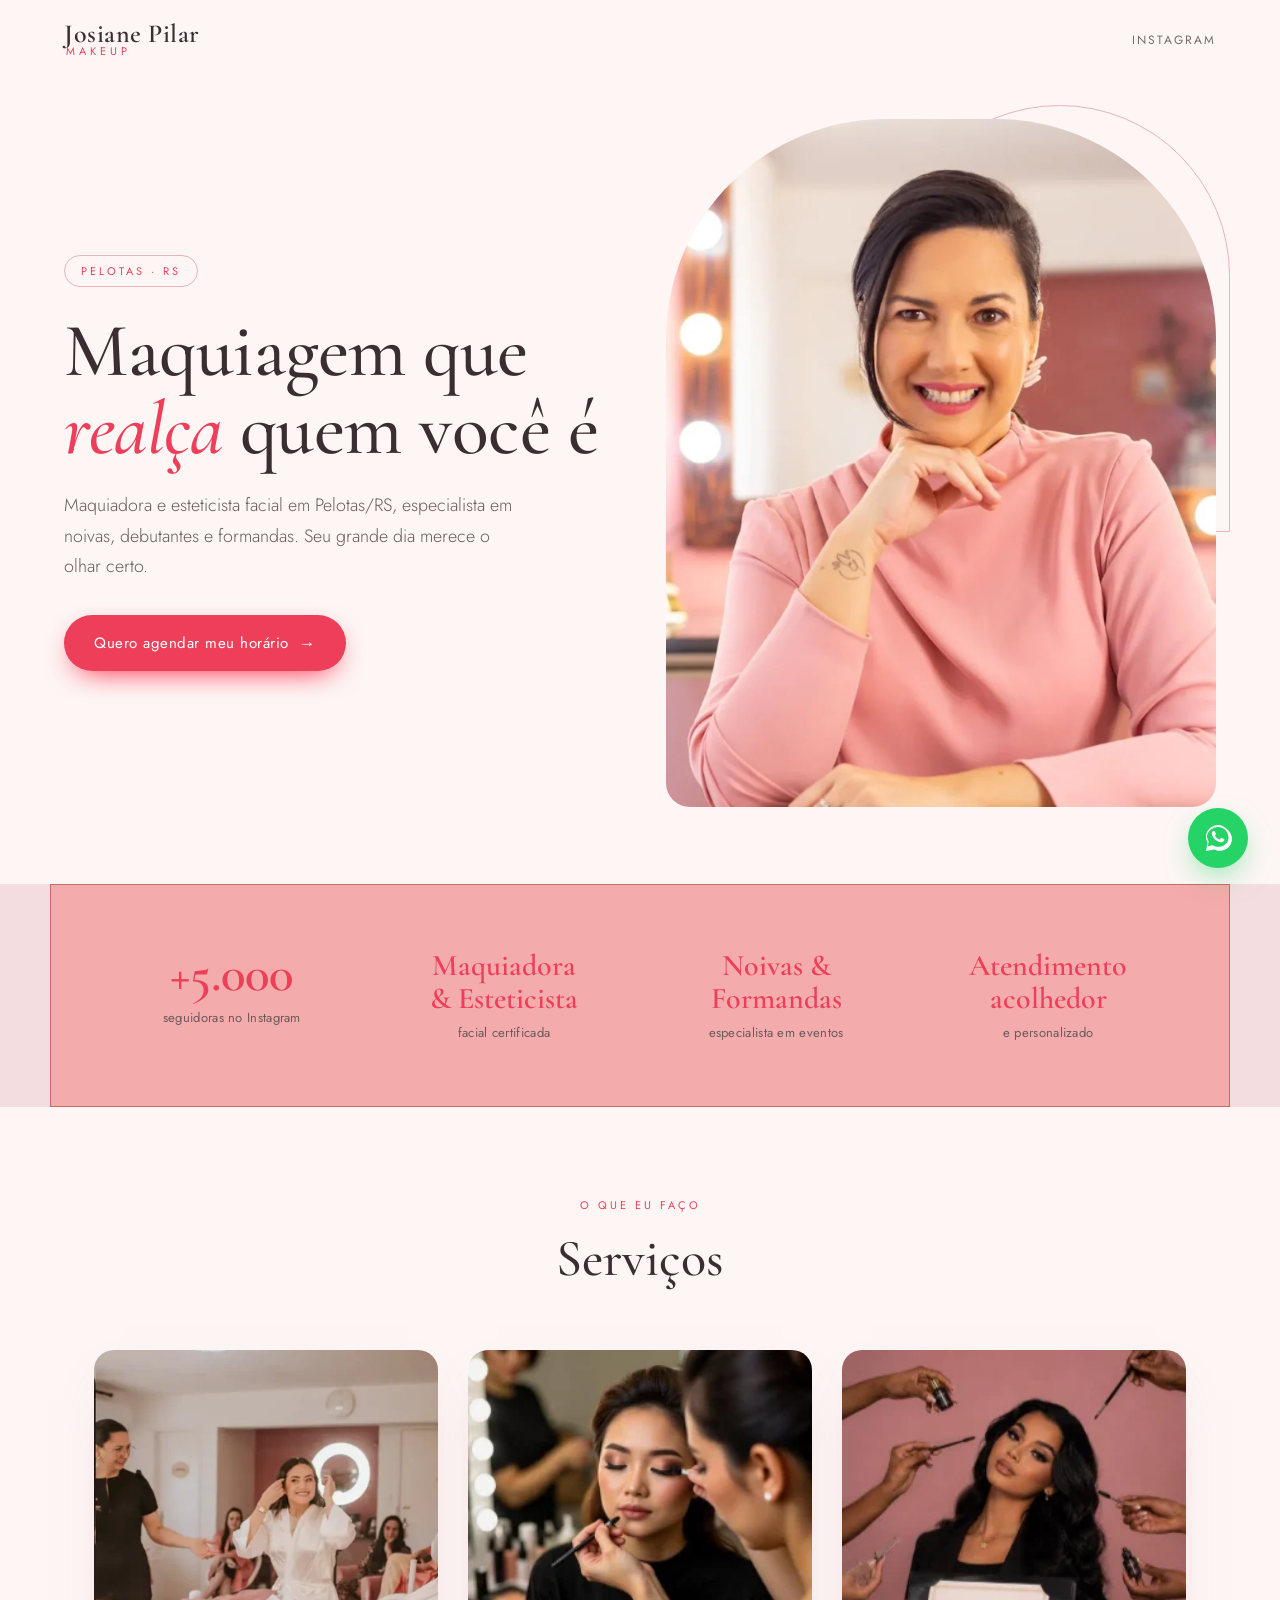
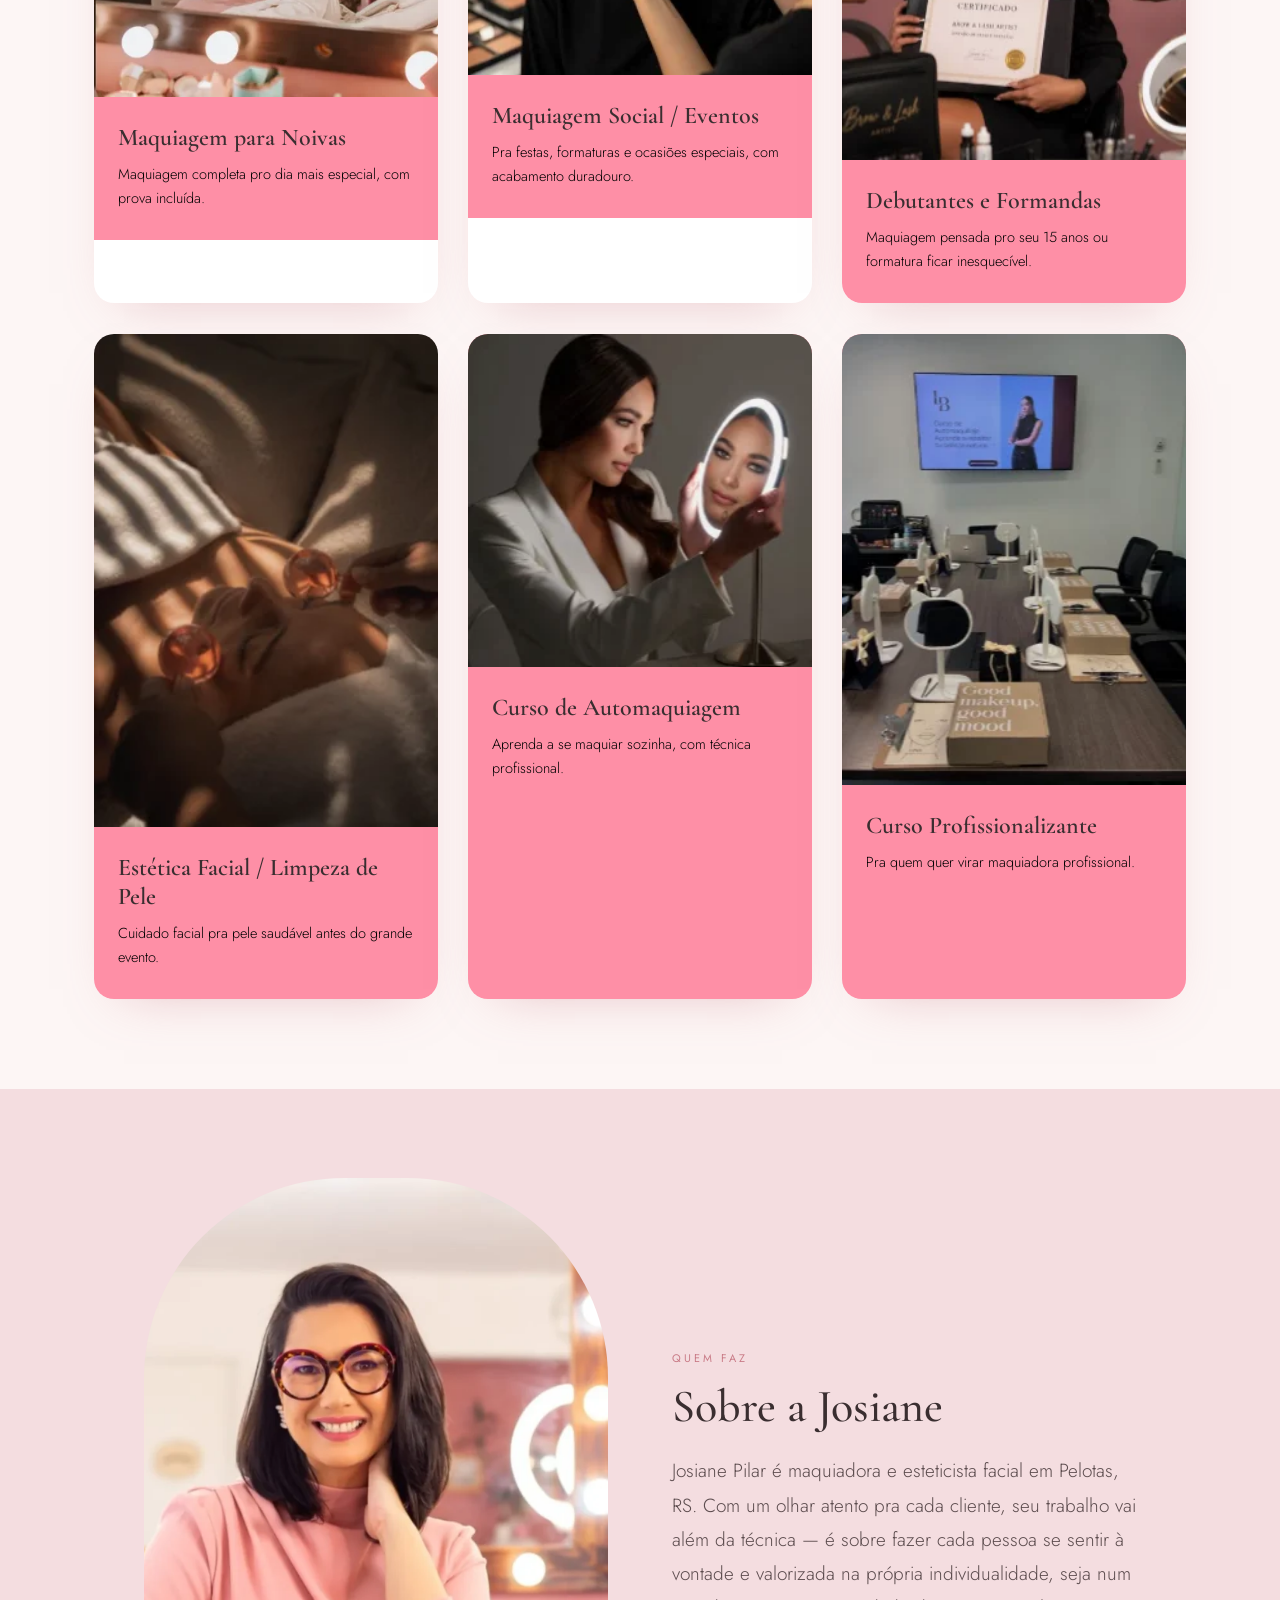
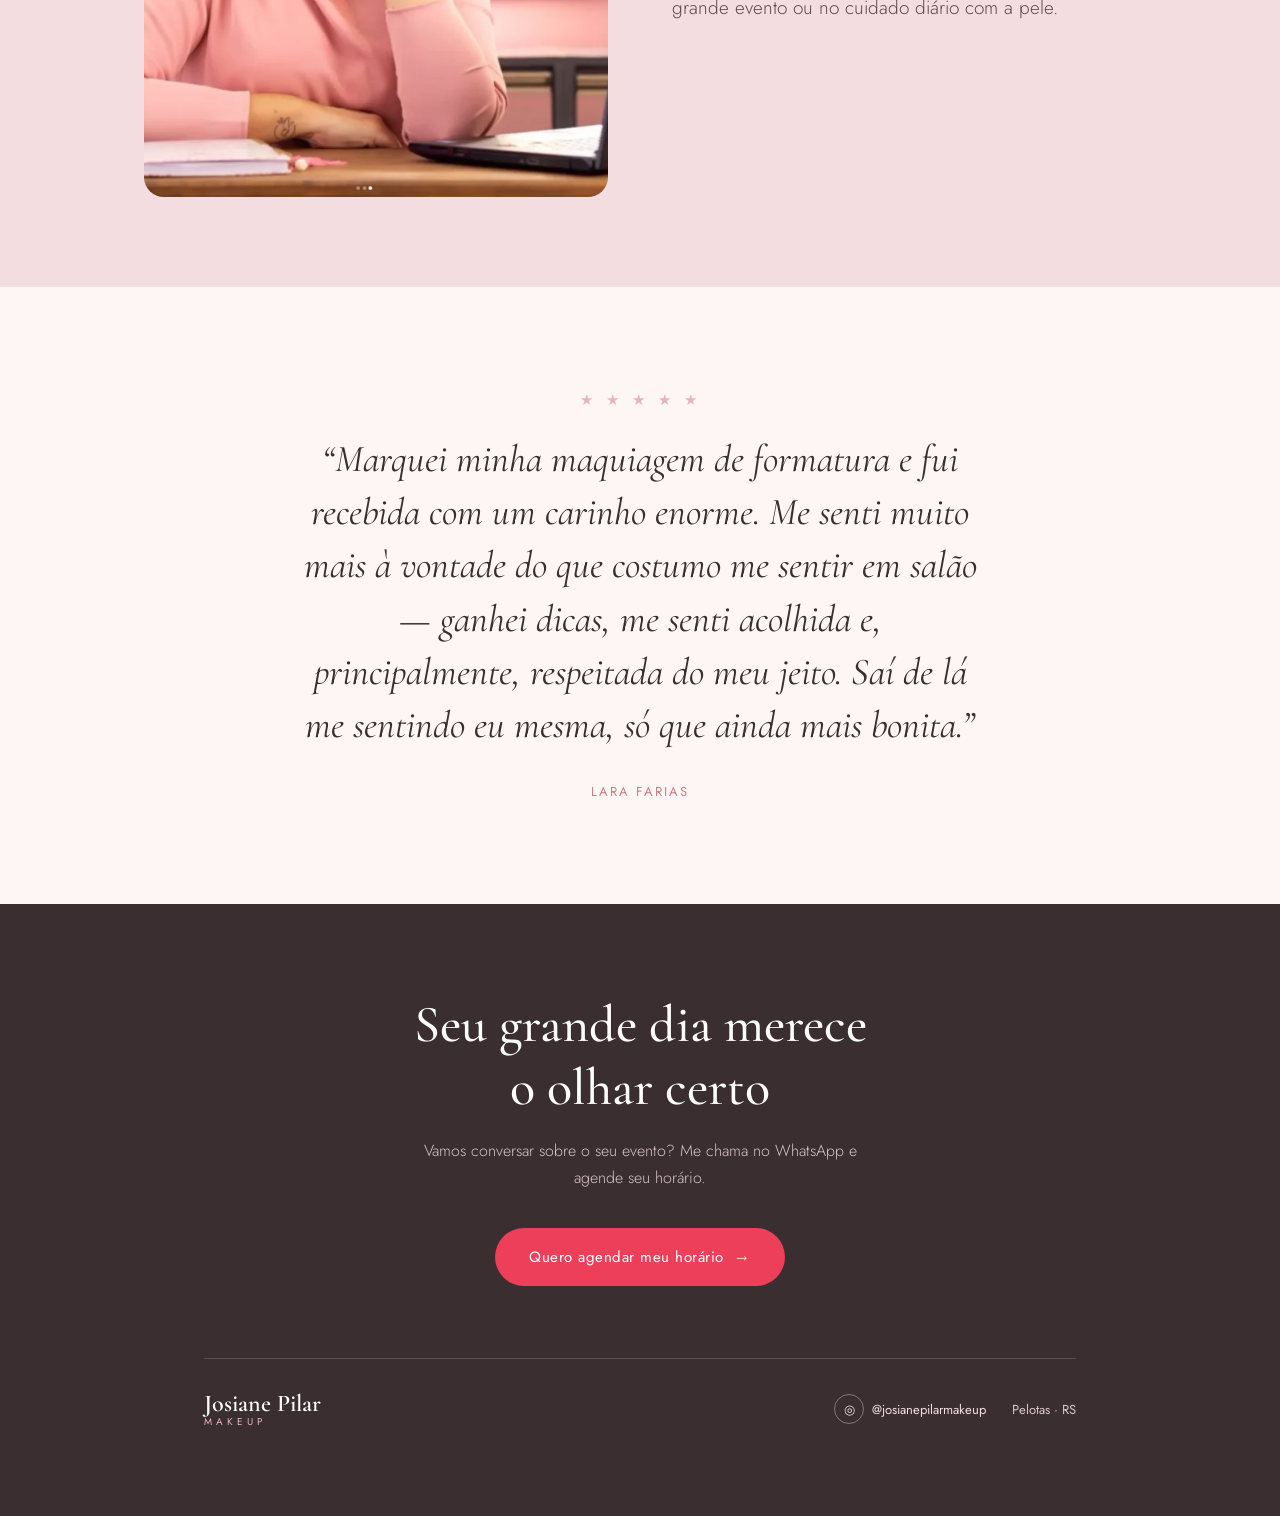
==== site/index.html @ e3aa0f26 "Implement Josiane Pilar Makeup landing page as static site Recreate the Claude Design prototype (pro" ====
<!DOCTYPE html>
<html lang="pt-BR">
<head>
<meta charset="utf-8">
<meta name="viewport" content="width=device-width, initial-scale=1">
<title>Josiane Pilar Makeup — Maquiadora e Esteticista Facial em Pelotas/RS</title>
<meta name="description" content="Maquiadora e esteticista facial em Pelotas/RS, especialista em noivas, debutantes e formandas. Agende seu horário pelo WhatsApp.">
<link rel="preconnect" href="https://fonts.googleapis.com">
<link rel="preconnect" href="https://fonts.gstatic.com" crossorigin>
<link href="https://fonts.googleapis.com/css2?family=Cormorant+Garamond:ital,wght@0,400;0,500;0,600;1,400;1,500&family=Jost:wght@300;400;500&display=swap" rel="stylesheet">
<link rel="stylesheet" href="styles.css">
</head>
<body>

  <header class="nav">
    <div class="brand">
      <div class="brand-name">Josiane Pilar</div>
      <div class="brand-tag">makeup</div>
    </div>
    <a class="nav-link" href="https://www.instagram.com/josianepilarmakeup" target="_blank" rel="noopener">Instagram</a>
  </header>

  <section class="hero">
    <div class="hero-copy">
      <div class="eyebrow-pill">Pelotas · RS</div>
      <h1 class="hero-title">Maquiagem que<br><em>realça</em> quem você é</h1>
      <p class="hero-sub">Maquiadora e esteticista facial em Pelotas/RS, especialista em noivas, debutantes e formandas. Seu grande dia merece o olhar certo.</p>
      <a class="btn-cta" href="https://wa.me/5553991453670?text=Ol%C3%A1%20Josiane%2C%20quero%20agendar%20um%20hor%C3%A1rio" target="_blank" rel="noopener">Quero agendar meu horário <span class="arrow">→</span></a>
    </div>
    <div class="hero-photo">
      <div class="hero-photo-arch" aria-hidden="true"></div>
      <div class="hero-photo-frame">
        <img src="images/hero-josiane.webp" alt="Retrato de Josiane Pilar" width="868" height="867" loading="eager">
      </div>
    </div>
  </section>

  <section class="badges-wrap">
    <div class="badges">
      <div class="badge">
        <div class="badge-num">+5.000</div>
        <div class="badge-label">seguidoras no Instagram</div>
      </div>
      <div class="badge">
        <div class="badge-num badge-num--sm">Maquiadora<br>&amp; Esteticista</div>
        <div class="badge-label">facial certificada</div>
      </div>
      <div class="badge">
        <div class="badge-num badge-num--sm">Noivas &amp;<br>Formandas</div>
        <div class="badge-label">especialista em eventos</div>
      </div>
      <div class="badge">
        <div class="badge-num badge-num--sm">Atendimento<br>acolhedor</div>
        <div class="badge-label">e personalizado</div>
      </div>
    </div>
  </section>

  <section class="services">
    <div class="section-head">
      <div class="eyebrow">O que eu faço</div>
      <h2 class="section-title">Serviços</h2>
    </div>
    <div class="services-grid">

      <article class="card">
        <div class="card-photo"><img src="images/servico-noivas.webp" alt="Foto — maquiagem para noivas" width="392" height="396" loading="lazy" style="object-position: 50% 0%;"></div>
        <div class="card-body">
          <h3>Maquiagem para Noivas</h3>
          <p>Maquiagem completa pro dia mais especial, com prova incluída.</p>
        </div>
      </article>

      <article class="card">
        <div class="card-photo"><img src="images/servico-social-eventos.webp" alt="Foto — maquiagem social e eventos" width="271" height="257" loading="lazy"></div>
        <div class="card-body">
          <h3>Maquiagem Social / Eventos</h3>
          <p>Pra festas, formaturas e ocasiões especiais, com acabamento duradouro.</p>
        </div>
      </article>

      <article class="card">
        <div class="card-photo"><img src="images/servico-debutantes.webp" alt="Foto — debutantes e formandas" width="272" height="325" loading="lazy"></div>
        <div class="card-body">
          <h3>Debutantes e Formandas</h3>
          <p>Maquiagem pensada pro seu 15 anos ou formatura ficar inesquecível.</p>
        </div>
      </article>

      <article class="card">
        <div class="card-photo"><img src="images/servico-estetica-facial.webp" alt="Foto — estética facial e limpeza de pele" width="270" height="388" loading="lazy"></div>
        <div class="card-body">
          <h3>Estética Facial / Limpeza de Pele</h3>
          <p>Cuidado facial pra pele saudável antes do grande evento.</p>
        </div>
      </article>

      <article class="card card--pink">
        <div class="card-photo"><img src="images/servico-automaquiagem.webp" alt="Foto — curso de automaquiagem" width="270" height="262" loading="lazy"></div>
        <div class="card-body">
          <h3>Curso de Automaquiagem</h3>
          <p>Aprenda a se maquiar sozinha, com técnica profissional.</p>
        </div>
      </article>

      <article class="card card--pink">
        <div class="card-photo"><img src="images/servico-curso-profissionalizante.webp" alt="Foto — curso profissionalizante de maquiagem" width="267" height="351" loading="lazy"></div>
        <div class="card-body">
          <h3>Curso Profissionalizante</h3>
          <p>Pra quem quer virar maquiadora profissional.</p>
        </div>
      </article>

    </div>
  </section>

  <section class="about-wrap">
    <div class="about">
      <div class="about-photo">
        <div class="about-photo-frame">
          <img src="images/sobre-josiane.webp" alt="Foto de Josiane Pilar" width="769" height="798" loading="lazy">
        </div>
      </div>
      <div class="about-copy">
        <div class="eyebrow eyebrow--muted">Quem faz</div>
        <h2 class="about-title">Sobre a Josiane</h2>
        <p class="about-text">Josiane Pilar é maquiadora e esteticista facial em Pelotas, RS. Com um olhar atento pra cada cliente, seu trabalho vai além da técnica — é sobre fazer cada pessoa se sentir à vontade e valorizada na própria individualidade, seja num grande evento ou no cuidado diário com a pele.</p>
      </div>
    </div>
  </section>

  <section class="testimonial">
    <div class="stars" aria-hidden="true">★ ★ ★ ★ ★</div>
    <blockquote>&ldquo;Marquei minha maquiagem de formatura e fui recebida com um carinho enorme. Me senti muito mais à vontade do que costumo me sentir em salão — ganhei dicas, me senti acolhida e, principalmente, respeitada do meu jeito. Saí de lá me sentindo eu mesma, só que ainda mais bonita.&rdquo;</blockquote>
    <div class="testimonial-author">Lara Farias</div>
  </section>

  <footer class="site-footer">
    <div class="footer-inner">
      <h2 class="footer-title">Seu grande dia merece<br>o olhar certo</h2>
      <p class="footer-sub">Vamos conversar sobre o seu evento? Me chama no WhatsApp e agende seu horário.</p>
      <a class="btn-cta btn-cta--dark" href="https://wa.me/5553991453670?text=Ol%C3%A1%20Josiane%2C%20quero%20agendar%20um%20hor%C3%A1rio" target="_blank" rel="noopener">Quero agendar meu horário <span class="arrow">→</span></a>

      <div class="footer-row">
        <div class="footer-brand">
          <div class="footer-brand-name">Josiane Pilar</div>
          <div class="footer-brand-tag">makeup</div>
        </div>
        <div class="footer-links">
          <a class="footer-ig" href="https://www.instagram.com/josianepilarmakeup" target="_blank" rel="noopener">
            <span class="footer-ig-icon" aria-hidden="true">◎</span>
            @josianepilarmakeup
          </a>
          <span>Pelotas · RS</span>
        </div>
      </div>
    </div>
  </footer>

  <a class="whatsapp-float" href="https://wa.me/5553991453670?text=Ol%C3%A1%20Josiane%2C%20quero%20agendar%20um%20hor%C3%A1rio" target="_blank" rel="noopener" aria-label="Agendar pelo WhatsApp">
    <svg width="32" height="32" viewBox="0 0 32 32" fill="#fff" aria-hidden="true"><path d="M16 3C9.4 3 4 8.4 4 15c0 2.1.6 4.1 1.6 5.9L4 29l8.3-1.6c1.7.9 3.6 1.4 5.7 1.4 6.6 0 12-5.4 12-12S22.6 3 16 3zm0 21.8c-1.8 0-3.5-.5-5-1.4l-.4-.2-4.9 1 1-4.8-.2-.4c-1-1.6-1.5-3.4-1.5-5.3C5.5 9.7 10.2 5 16 5s10.5 4.7 10.5 10.5S21.8 24.8 16 24.8zm5.8-7.9c-.3-.2-1.9-.9-2.2-1-.3-.1-.5-.2-.7.2-.2.3-.8 1-1 1.2-.2.2-.4.2-.7.1-1.8-.9-3-1.6-4.2-3.6-.3-.5.3-.5.9-1.6.1-.2 0-.4 0-.5-.1-.2-.7-1.7-1-2.3-.3-.6-.5-.5-.7-.5h-.6c-.2 0-.5.1-.8.4-.3.3-1 1-1 2.5s1.1 2.9 1.2 3.1c.2.2 2.1 3.3 5.2 4.6 2 .8 2.7.9 3.7.8.6-.1 1.9-.8 2.2-1.5.3-.7.3-1.4.2-1.5-.1-.2-.3-.2-.6-.4z"></path></svg>
  </a>

</body>
</html>
---- site/styles.css ----
* { box-sizing: border-box; }
html, body { margin: 0; padding: 0; }

body {
  background: #FDF6F5;
  font-family: 'Jost', sans-serif;
  color: #3A2E30;
  overflow-x: hidden;
}

a { color: #C97B87; text-decoration: none; }
a:hover { color: #B0636F; }
::selection { background: #E8B4BC; color: #3A2E30; }

img { display: block; max-width: 100%; }

/* NAV */
.nav {
  display: flex;
  align-items: center;
  justify-content: space-between;
  padding: 22px clamp(20px, 5vw, 64px);
  position: relative;
  z-index: 5;
}
.brand { line-height: 0.9; }
.brand-name {
  font-family: 'Cormorant Garamond', serif;
  font-size: 26px;
  font-weight: 600;
  letter-spacing: 0.5px;
  color: #3A2E30;
}
.brand-tag {
  font-size: 11px;
  letter-spacing: 4px;
  text-transform: uppercase;
  color: #EE3F5A;
  margin-top: 2px;
  padding-left: 2px;
}
.nav-link {
  font-size: 12px;
  letter-spacing: 2px;
  text-transform: uppercase;
  color: #7A6A6C;
}

/* HERO */
.hero {
  display: grid;
  grid-template-columns: repeat(auto-fit, minmax(300px, 1fr));
  gap: clamp(24px, 4vw, 56px);
  align-items: center;
  padding: clamp(20px, 4vw, 40px) clamp(20px, 5vw, 64px) clamp(48px, 6vw, 80px);
  max-width: 1280px;
  margin: 0 auto;
}
.hero-copy { min-width: 0; }
.eyebrow-pill {
  display: inline-block;
  font-size: 11px;
  letter-spacing: 3px;
  text-transform: uppercase;
  color: #EE3F5A;
  border: 1px solid #E8B4BC;
  border-radius: 100px;
  padding: 7px 16px;
  margin-bottom: 26px;
}
.hero-title {
  font-family: 'Cormorant Garamond', serif;
  font-weight: 500;
  font-size: clamp(42px, 6.4vw, 76px);
  line-height: 1.02;
  margin: 0 0 22px;
  color: #3A2E30;
  letter-spacing: -0.5px;
}
.hero-title em { font-style: italic; color: #EE3F5A; }
.hero-sub {
  font-size: clamp(15px, 1.4vw, 18px);
  line-height: 1.7;
  color: #6B5B5D;
  max-width: 460px;
  margin: 0 0 34px;
  font-weight: 300;
}

.btn-cta {
  display: inline-flex;
  align-items: center;
  gap: 10px;
  color: #FFF;
  padding: 16px 30px;
  border-radius: 100px;
  font-size: 15px;
  letter-spacing: 0.5px;
  box-shadow: 0px 10px 30px -12px #FF0027;
  transition: transform 0.2s, background 0.2s;
  background-color: #EE3F5A;
}
.btn-cta:hover { background: #B0636F; color: #FFF; transform: translateY(-2px); }
.btn-cta .arrow { font-size: 17px; }

.hero-photo { position: relative; aspect-ratio: 4/5; min-width: 0; }
.hero-photo-arch {
  position: absolute;
  inset: -14px -14px auto auto;
  width: 62%;
  height: 62%;
  border: 1px solid #E8B4BC;
  border-radius: 200px 200px 0 0;
  z-index: 0;
}
.hero-photo-frame {
  position: relative;
  z-index: 1;
  width: 100%;
  height: 100%;
  border-radius: 220px 220px 24px 24px;
  overflow: hidden;
}
.hero-photo-frame img { width: 100%; height: 100%; object-fit: cover; }

/* SELOS DE AUTORIDADE */
.badges-wrap { background: #F4DDE0; }
.badges {
  max-width: 1180px;
  margin: 0 auto;
  padding: clamp(40px, 5vw, 64px) clamp(20px, 5vw, 64px);
  display: grid;
  grid-template-columns: repeat(auto-fit, minmax(150px, 1fr));
  gap: clamp(20px, 3vw, 40px);
  text-align: center;
  color: #A14453;
  border: 1px solid #CA6767;
  background-color: #F4ABAB;
}
.badge-num {
  font-family: 'Cormorant Garamond', serif;
  font-size: clamp(36px, 4vw, 52px);
  font-weight: 600;
  color: #EE3F5A;
  line-height: 1;
}
.badge-num--sm {
  font-size: clamp(24px, 2.4vw, 30px);
  line-height: 1.1;
}
.badge-label {
  font-size: 13px;
  color: #6B5B5D;
  margin-top: 8px;
  letter-spacing: 0.3px;
}

/* SERVICOS */
.services {
  max-width: 1220px;
  margin: 0 auto;
  padding: clamp(56px, 7vw, 96px) clamp(20px, 5vw, 64px);
}
.section-head { text-align: center; margin-bottom: clamp(40px, 5vw, 60px); }
.eyebrow {
  font-size: 11px;
  letter-spacing: 3px;
  text-transform: uppercase;
  color: #EE3F5A;
  margin-bottom: 14px;
}
.eyebrow--muted { color: #C97B87; margin-bottom: 16px; }
.section-title {
  font-family: 'Cormorant Garamond', serif;
  font-weight: 500;
  font-size: clamp(32px, 4.4vw, 52px);
  margin: 0;
  color: #3A2E30;
}
.services-grid {
  display: grid;
  grid-template-columns: repeat(auto-fit, minmax(260px, 1fr));
  gap: clamp(20px, 2.4vw, 32px);
}
.card {
  background: #FFF;
  border-radius: 20px;
  overflow: hidden;
  box-shadow: 0 20px 50px -30px rgba(201, 123, 135, 0.5);
  display: flex;
  flex-direction: column;
}
.card--pink { background-color: #FE8FA6; }
.card-photo { aspect-ratio: 4/3; }
.card-photo img { width: 100%; height: 100%; object-fit: cover; }
.card-body {
  padding: 26px 24px 30px;
  background-color: #FE8FA6;
}
.card--pink .card-body { background-color: transparent; }
.card-body h3 {
  font-family: 'Cormorant Garamond', serif;
  font-weight: 600;
  font-size: 24px;
  margin: 0 0 10px;
  color: #3A2E30;
}
.card-body p {
  font-size: 14.5px;
  line-height: 1.65;
  color: #000;
  margin: 0;
  font-weight: 300;
}

/* SOBRE */
.about-wrap { background: #F4DDE0; }
.about {
  max-width: 1120px;
  margin: 0 auto;
  padding: clamp(56px, 7vw, 96px) clamp(20px, 5vw, 64px);
  display: grid;
  grid-template-columns: repeat(auto-fit, minmax(280px, 1fr));
  gap: clamp(32px, 5vw, 72px);
  align-items: center;
}
.about-photo { position: relative; aspect-ratio: 3/4; min-width: 0; }
.about-photo-frame {
  position: relative;
  z-index: 1;
  width: 100%;
  height: 100%;
  border-radius: 200px 200px 20px 20px;
  overflow: hidden;
}
.about-photo-frame img { width: 100%; height: 100%; object-fit: cover; }
.about-copy { min-width: 0; }
.about-title {
  font-family: 'Cormorant Garamond', serif;
  font-weight: 500;
  font-size: clamp(30px, 4vw, 46px);
  margin: 0 0 24px;
  color: #3A2E30;
  line-height: 1.05;
}
.about-text {
  font-size: clamp(16px, 1.5vw, 19px);
  line-height: 1.8;
  color: #5C4C4E;
  margin: 0;
  font-weight: 300;
  max-width: 560px;
}

/* DEPOIMENTO */
.testimonial {
  max-width: 820px;
  margin: 0 auto;
  padding: clamp(56px, 8vw, 110px) clamp(24px, 5vw, 64px);
  text-align: center;
}
.stars { color: #E8B4BC; font-size: 15px; letter-spacing: 4px; margin-bottom: 22px; }
.testimonial blockquote {
  font-family: 'Cormorant Garamond', serif;
  font-style: italic;
  font-weight: 400;
  font-size: clamp(24px, 3.4vw, 38px);
  line-height: 1.4;
  color: #3A2E30;
  margin: 0 0 30px;
}
.testimonial-author {
  font-size: 13px;
  letter-spacing: 2px;
  text-transform: uppercase;
  color: #C97B87;
}

/* CTA FINAL + RODAPE */
.site-footer { background: #3A2E30; color: #F4DDE0; }
.footer-inner {
  max-width: 1000px;
  margin: 0 auto;
  padding: clamp(56px, 7vw, 96px) clamp(24px, 5vw, 64px);
  text-align: center;
}
.footer-title {
  font-family: 'Cormorant Garamond', serif;
  font-weight: 500;
  font-size: clamp(30px, 4.4vw, 52px);
  margin: 0 0 18px;
  color: #FFF;
}
.footer-sub {
  font-size: 16px;
  line-height: 1.7;
  color: #D9C4C7;
  margin: 0 auto 36px;
  max-width: 440px;
  font-weight: 300;
}
.btn-cta--dark { padding: 17px 34px; box-shadow: none; }
.btn-cta--dark:hover { background: #B0636F; }

.footer-row {
  margin-top: clamp(48px, 6vw, 72px);
  padding-top: 34px;
  border-top: 1px solid rgba(244, 221, 224, 0.18);
  display: flex;
  flex-wrap: wrap;
  align-items: center;
  justify-content: space-between;
  gap: 20px;
}
.footer-brand { text-align: left; line-height: 0.9; }
.footer-brand-name {
  font-family: 'Cormorant Garamond', serif;
  font-size: 24px;
  font-weight: 600;
  color: #FFF;
}
.footer-brand-tag {
  font-size: 10px;
  letter-spacing: 4px;
  text-transform: uppercase;
  color: #E8B4BC;
  margin-top: 3px;
}
.footer-links {
  display: flex;
  align-items: center;
  gap: 26px;
  font-size: 13px;
  color: #D9C4C7;
}
.footer-ig {
  display: inline-flex;
  align-items: center;
  gap: 8px;
  color: #F4DDE0;
}
.footer-ig-icon {
  display: inline-flex;
  width: 30px;
  height: 30px;
  align-items: center;
  justify-content: center;
  border: 1px solid rgba(244, 221, 224, 0.4);
  border-radius: 50%;
}

/* WHATSAPP FLUTUANTE */
.whatsapp-float {
  position: fixed;
  right: clamp(16px, 3vw, 32px);
  bottom: clamp(16px, 3vw, 32px);
  z-index: 50;
  width: 60px;
  height: 60px;
  border-radius: 50%;
  background: #25D366;
  display: flex;
  align-items: center;
  justify-content: center;
  box-shadow: 0 12px 30px -8px rgba(37, 211, 102, 0.6);
  transition: transform 0.2s;
}
.whatsapp-float:hover { transform: scale(1.08); }
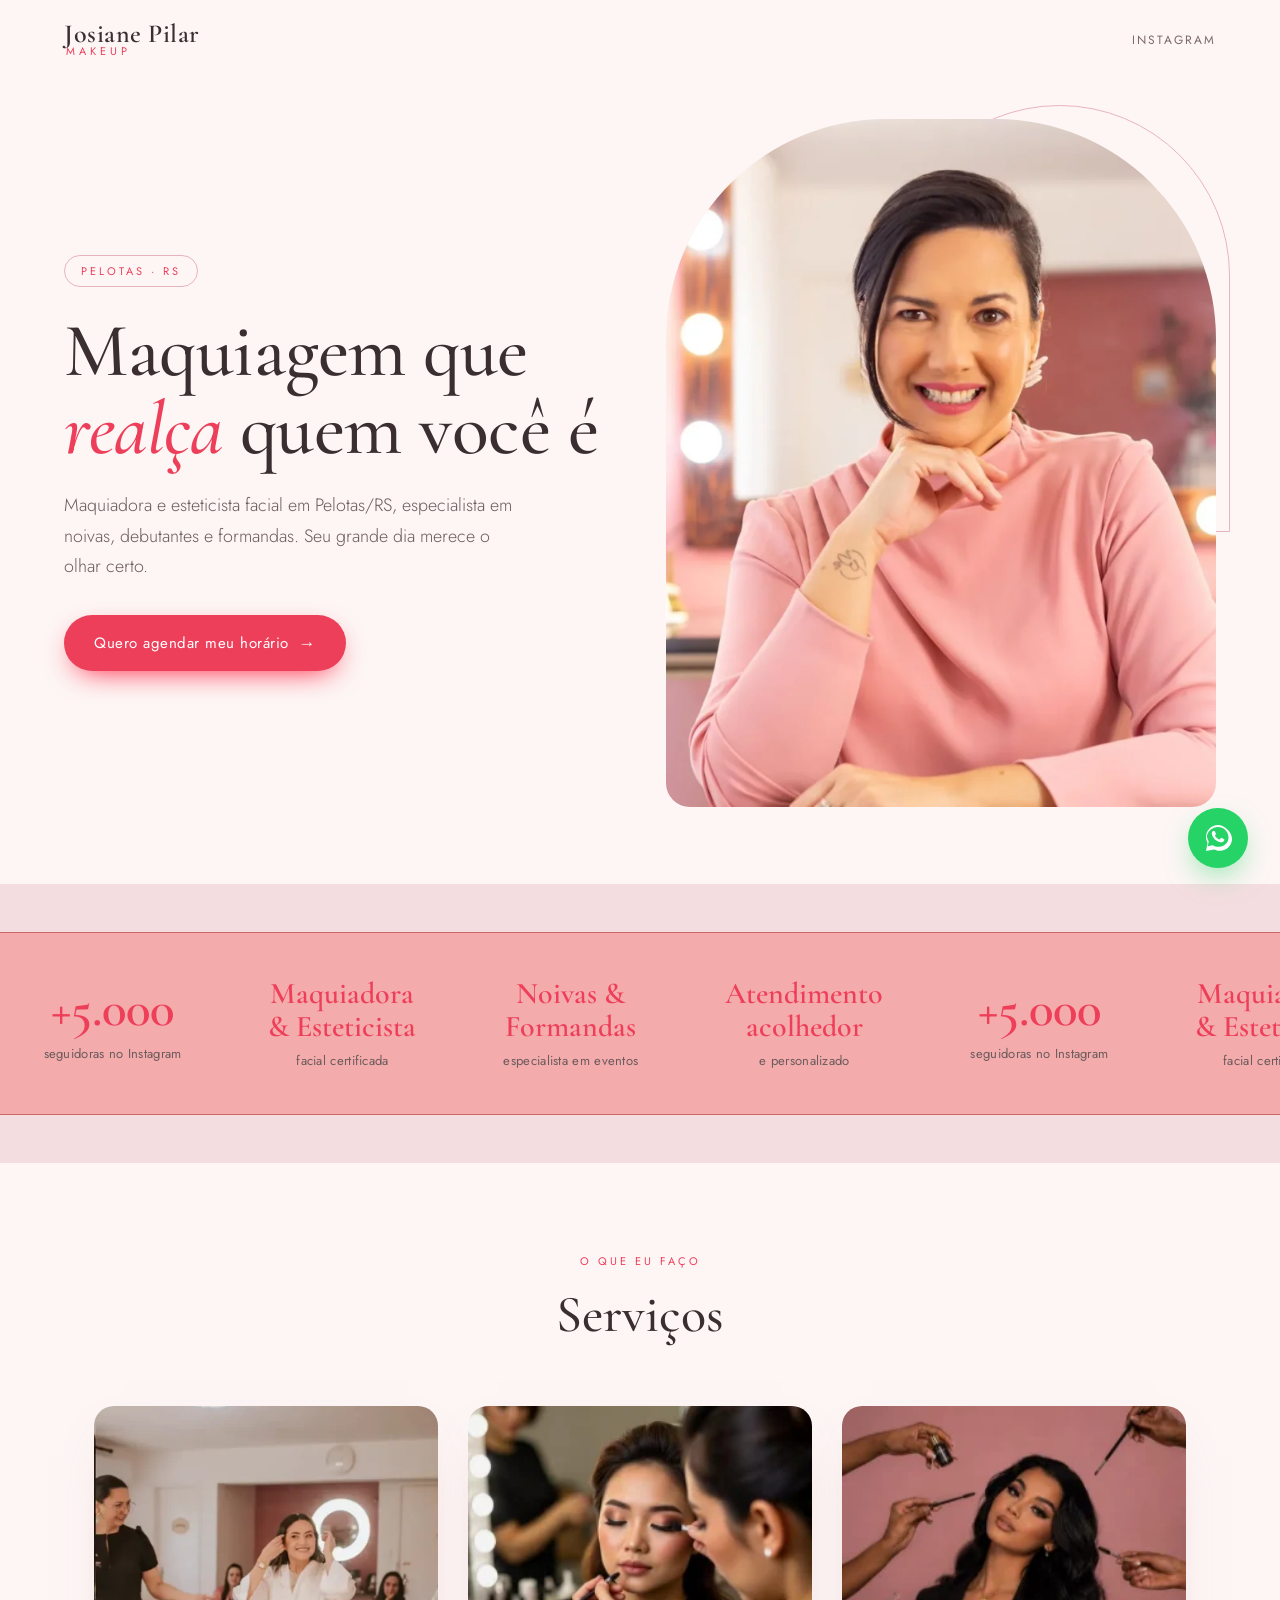
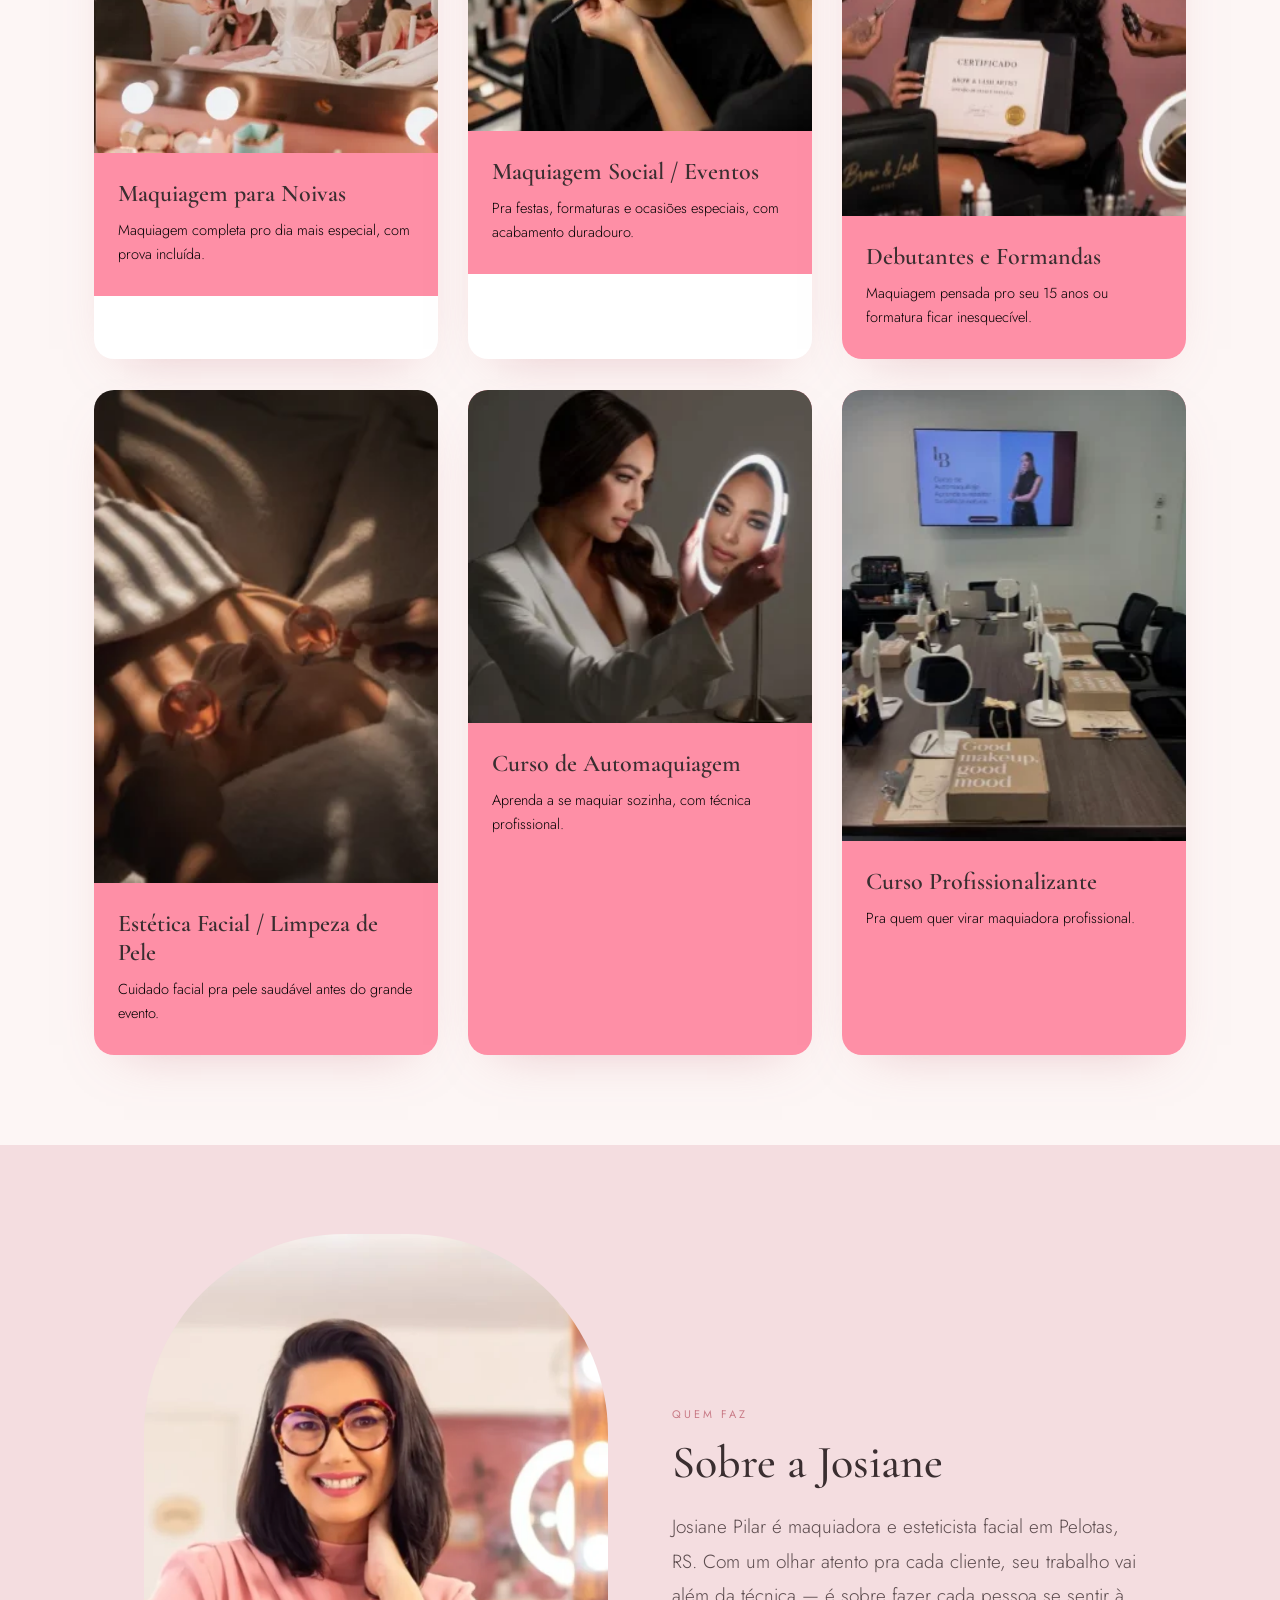
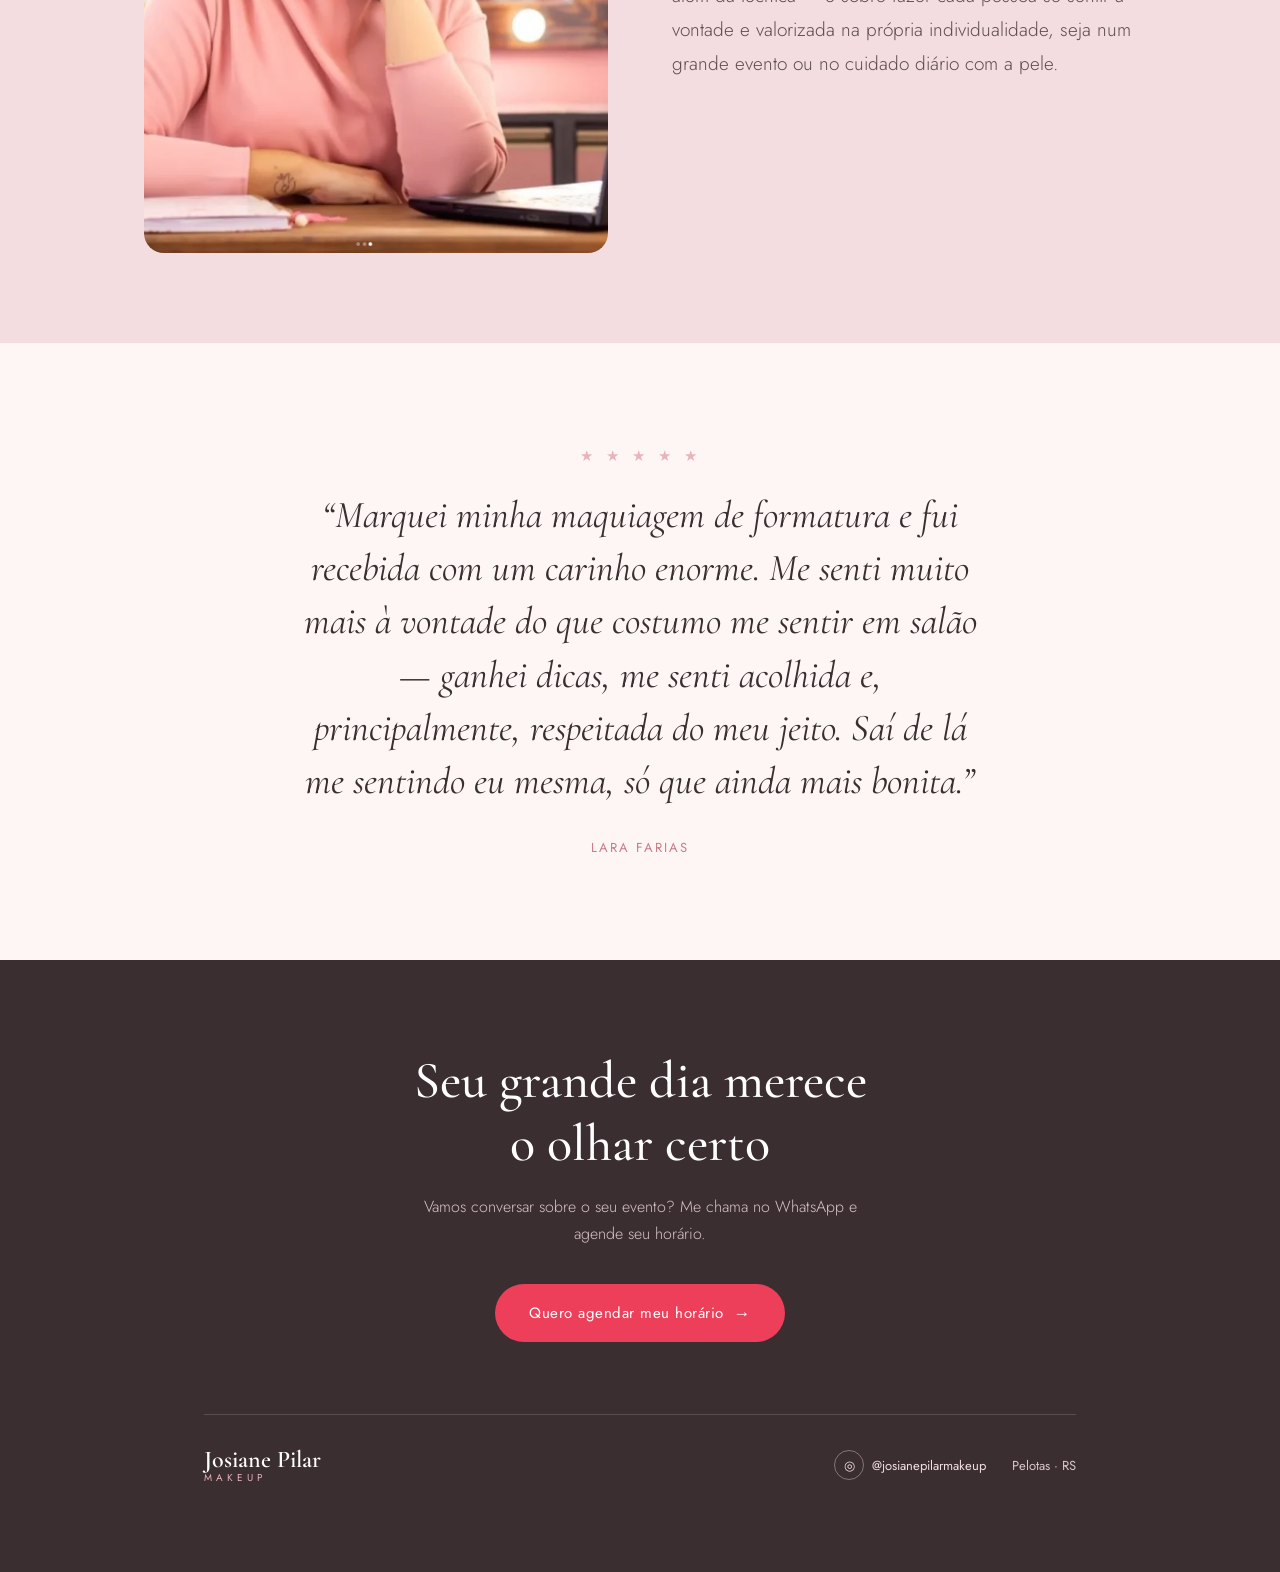
==== commit 8f08dba4: "Adiciona interatividade: marquee de selos, reveal, tilt 3D e parallax - Faixa de selos vira marquee " ====
--- a/site/index.html
+++ b/site/index.html
@@ -35,28 +35,32 @@
     </div>
   </section>
 
-  <section class="badges-wrap">
-    <div class="badges">
-      <div class="badge">
-        <div class="badge-num">+5.000</div>
-        <div class="badge-label">seguidoras no Instagram</div>
-      </div>
-      <div class="badge">
-        <div class="badge-num badge-num--sm">Maquiadora<br>&amp; Esteticista</div>
-        <div class="badge-label">facial certificada</div>
-      </div>
-      <div class="badge">
-        <div class="badge-num badge-num--sm">Noivas &amp;<br>Formandas</div>
-        <div class="badge-label">especialista em eventos</div>
-      </div>
-      <div class="badge">
-        <div class="badge-num badge-num--sm">Atendimento<br>acolhedor</div>
-        <div class="badge-label">e personalizado</div>
+  <section class="badges-wrap reveal">
+    <div class="badges-viewport" data-marquee>
+      <div class="badges-track" data-marquee-track>
+        <div class="badges-group" data-marquee-group>
+          <div class="badge">
+            <div class="badge-num">+5.000</div>
+            <div class="badge-label">seguidoras no Instagram</div>
+          </div>
+          <div class="badge">
+            <div class="badge-num badge-num--sm">Maquiadora<br>&amp; Esteticista</div>
+            <div class="badge-label">facial certificada</div>
+          </div>
+          <div class="badge">
+            <div class="badge-num badge-num--sm">Noivas &amp;<br>Formandas</div>
+            <div class="badge-label">especialista em eventos</div>
+          </div>
+          <div class="badge">
+            <div class="badge-num badge-num--sm">Atendimento<br>acolhedor</div>
+            <div class="badge-label">e personalizado</div>
+          </div>
+        </div>
       </div>
     </div>
   </section>
 
-  <section class="services">
+  <section class="services reveal">
     <div class="section-head">
       <div class="eyebrow">O que eu faço</div>
       <h2 class="section-title">Serviços</h2>
@@ -114,7 +118,7 @@
     </div>
   </section>
 
-  <section class="about-wrap">
+  <section class="about-wrap reveal">
     <div class="about">
       <div class="about-photo">
         <div class="about-photo-frame">
@@ -129,13 +133,13 @@
     </div>
   </section>
 
-  <section class="testimonial">
+  <section class="testimonial reveal">
     <div class="stars" aria-hidden="true">★ ★ ★ ★ ★</div>
     <blockquote>&ldquo;Marquei minha maquiagem de formatura e fui recebida com um carinho enorme. Me senti muito mais à vontade do que costumo me sentir em salão — ganhei dicas, me senti acolhida e, principalmente, respeitada do meu jeito. Saí de lá me sentindo eu mesma, só que ainda mais bonita.&rdquo;</blockquote>
     <div class="testimonial-author">Lara Farias</div>
   </section>
 
-  <footer class="site-footer">
+  <footer class="site-footer reveal">
     <div class="footer-inner">
       <h2 class="footer-title">Seu grande dia merece<br>o olhar certo</h2>
       <p class="footer-sub">Vamos conversar sobre o seu evento? Me chama no WhatsApp e agende seu horário.</p>
@@ -161,5 +165,6 @@
     <svg width="32" height="32" viewBox="0 0 32 32" fill="#fff" aria-hidden="true"><path d="M16 3C9.4 3 4 8.4 4 15c0 2.1.6 4.1 1.6 5.9L4 29l8.3-1.6c1.7.9 3.6 1.4 5.7 1.4 6.6 0 12-5.4 12-12S22.6 3 16 3zm0 21.8c-1.8 0-3.5-.5-5-1.4l-.4-.2-4.9 1 1-4.8-.2-.4c-1-1.6-1.5-3.4-1.5-5.3C5.5 9.7 10.2 5 16 5s10.5 4.7 10.5 10.5S21.8 24.8 16 24.8zm5.8-7.9c-.3-.2-1.9-.9-2.2-1-.3-.1-.5-.2-.7.2-.2.3-.8 1-1 1.2-.2.2-.4.2-.7.1-1.8-.9-3-1.6-4.2-3.6-.3-.5.3-.5.9-1.6.1-.2 0-.4 0-.5-.1-.2-.7-1.7-1-2.3-.3-.6-.5-.5-.7-.5h-.6c-.2 0-.5.1-.8.4-.3.3-1 1-1 2.5s1.1 2.9 1.2 3.1c.2.2 2.1 3.3 5.2 4.6 2 .8 2.7.9 3.7.8.6-.1 1.9-.8 2.2-1.5.3-.7.3-1.4.2-1.5-.1-.2-.3-.2-.6-.4z"></path></svg>
   </a>
 
+  <script src="script.js" defer></script>
 </body>
 </html>
--- a/site/styles.css
+++ b/site/styles.css
@@ -123,19 +123,43 @@
 }
 .hero-photo-frame img { width: 100%; height: 100%; object-fit: cover; }
 
-/* SELOS DE AUTORIDADE */
-.badges-wrap { background: #F4DDE0; }
-.badges {
-  max-width: 1180px;
-  margin: 0 auto;
-  padding: clamp(40px, 5vw, 64px) clamp(20px, 5vw, 64px);
-  display: grid;
-  grid-template-columns: repeat(auto-fit, minmax(150px, 1fr));
-  gap: clamp(20px, 3vw, 40px);
+/* SELOS DE AUTORIDADE — marquee arrastável */
+.badges-wrap { background: #F4DDE0; padding: clamp(28px, 4vw, 48px) 0; }
+.badges-viewport {
+  overflow: hidden;
+  padding: clamp(28px, 4vw, 44px) 0;
+  background-color: #F4ABAB;
+  border-top: 1px solid #CA6767;
+  border-bottom: 1px solid #CA6767;
+  cursor: grab;
+  touch-action: pan-y;            /* deixa o scroll vertical da página passar no touch */
+  -webkit-user-select: none;
+  user-select: none;
+}
+.badges-viewport.is-grabbing { cursor: grabbing; }
+.badges-track {
+  display: flex;
+  width: max-content;
+  will-change: transform;
+}
+/* animação automática (JS ajusta a duração conforme a largura) */
+.badges-track.is-animating { animation: badges-marquee 35s linear infinite; }
+.badges-track.is-paused { animation-play-state: paused; }
+@keyframes badges-marquee {
+  from { transform: translateX(0); }
+  to   { transform: translateX(-50%); }
+}
+.badges-group {
+  display: flex;
+  align-items: center;
+  flex: 0 0 auto;
+}
+.badge {
+  flex: 0 0 auto;
+  min-width: 200px;
+  padding: 0 clamp(24px, 3.4vw, 52px);
   text-align: center;
   color: #A14453;
-  border: 1px solid #CA6767;
-  background-color: #F4ABAB;
 }
 .badge-num {
   font-family: 'Cormorant Garamond', serif;
@@ -366,3 +390,35 @@
   transition: transform 0.2s;
 }
 .whatsapp-float:hover { transform: scale(1.08); }
+
+/* ===== INTERATIVIDADE (reveal / tilt / parallax) ===== */
+
+/* Reveal on scroll — só entra em ação quando o JS marca .js no <html> */
+.js .reveal {
+  opacity: 0;
+  transform: translateY(26px);
+  transition: opacity 0.7s ease-out, transform 0.7s ease-out;
+}
+.js .reveal.in-view {
+  opacity: 1;
+  transform: none;
+}
+
+/* Parallax leve do hero */
+.hero-photo-frame,
+.hero-photo-arch { will-change: transform; }
+
+/* Tilt 3D dos cards de serviço */
+.services-grid { perspective: 1000px; }
+.card {
+  transform-style: preserve-3d;
+  transition: transform 0.4s ease-out, box-shadow 0.4s ease-out;
+}
+.card.is-tilting { transition: box-shadow 0.4s ease-out; } /* durante o movimento, sem lag no tilt */
+
+/* Acessibilidade: respeita quem pediu menos movimento */
+@media (prefers-reduced-motion: reduce) {
+  .js .reveal { opacity: 1; transform: none; transition: none; }
+  .badges-track.is-animating { animation: none; }
+  .card { transition: none; }
+}
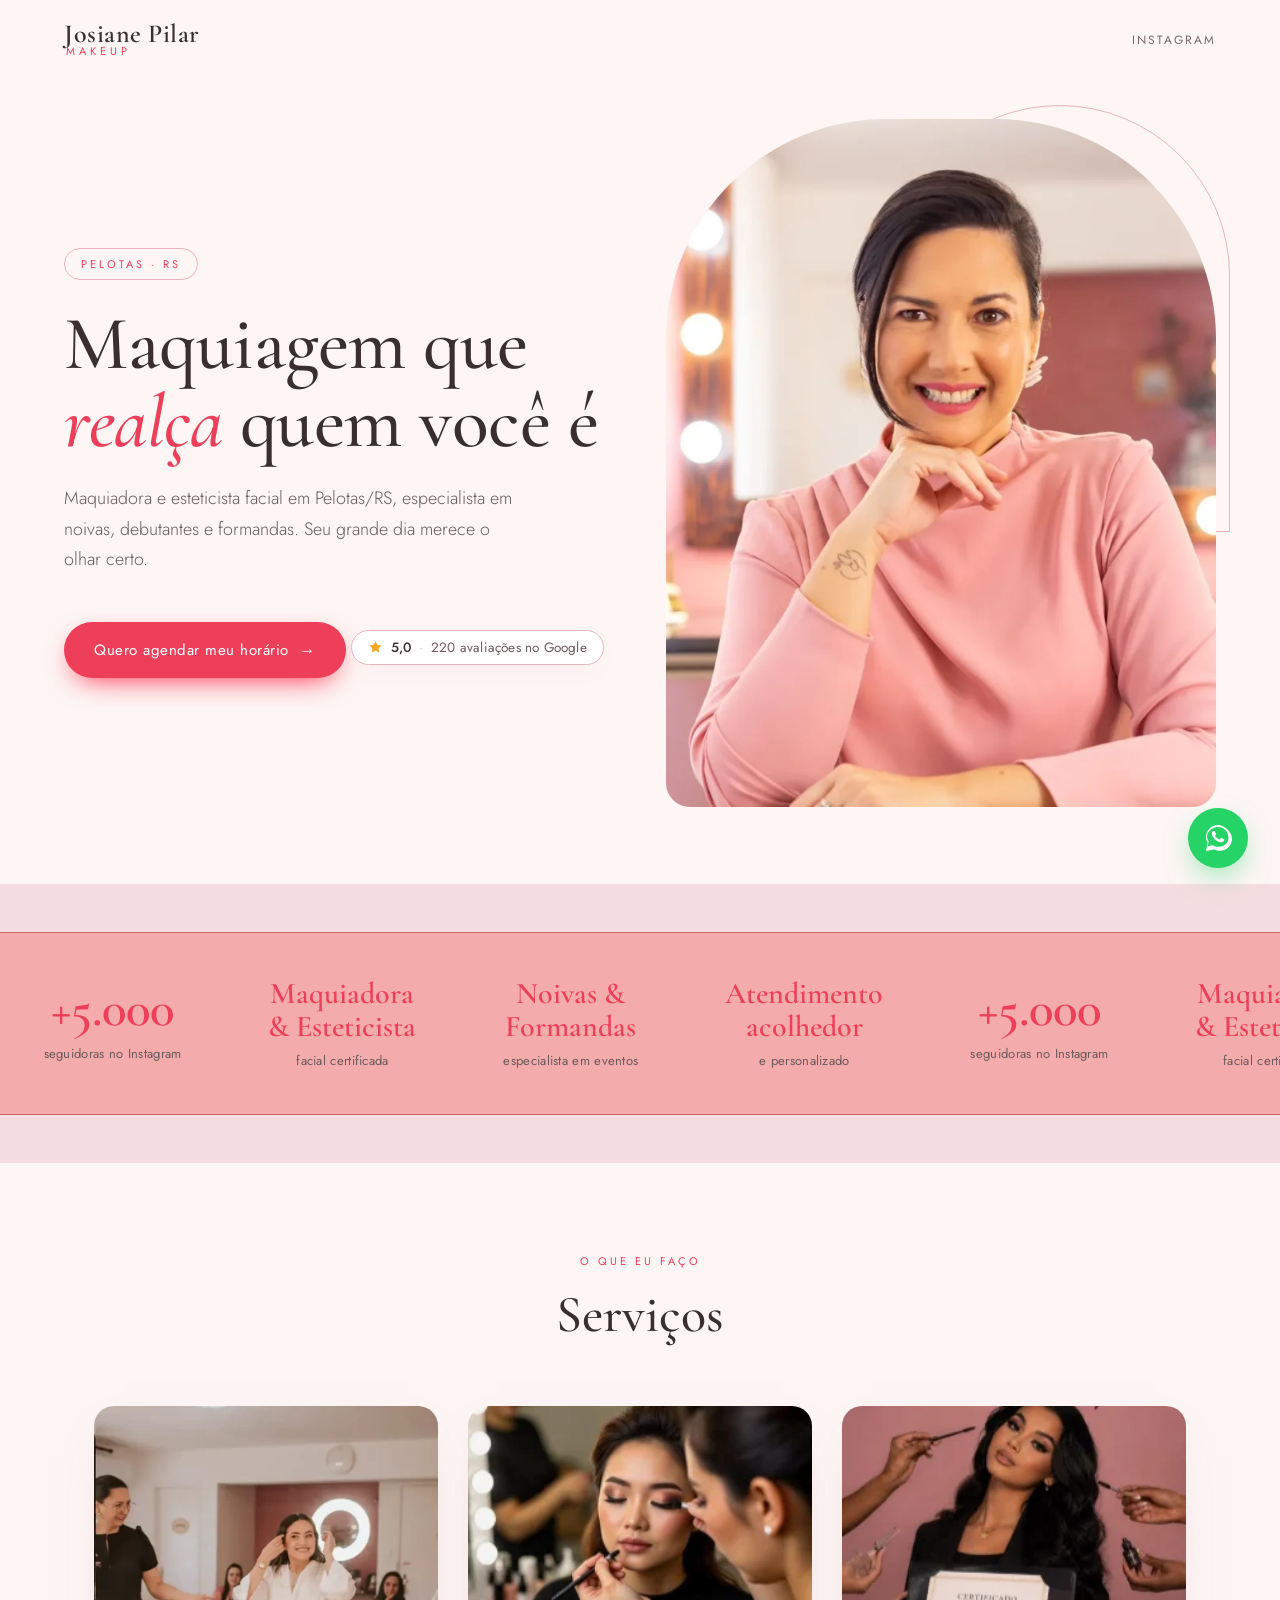
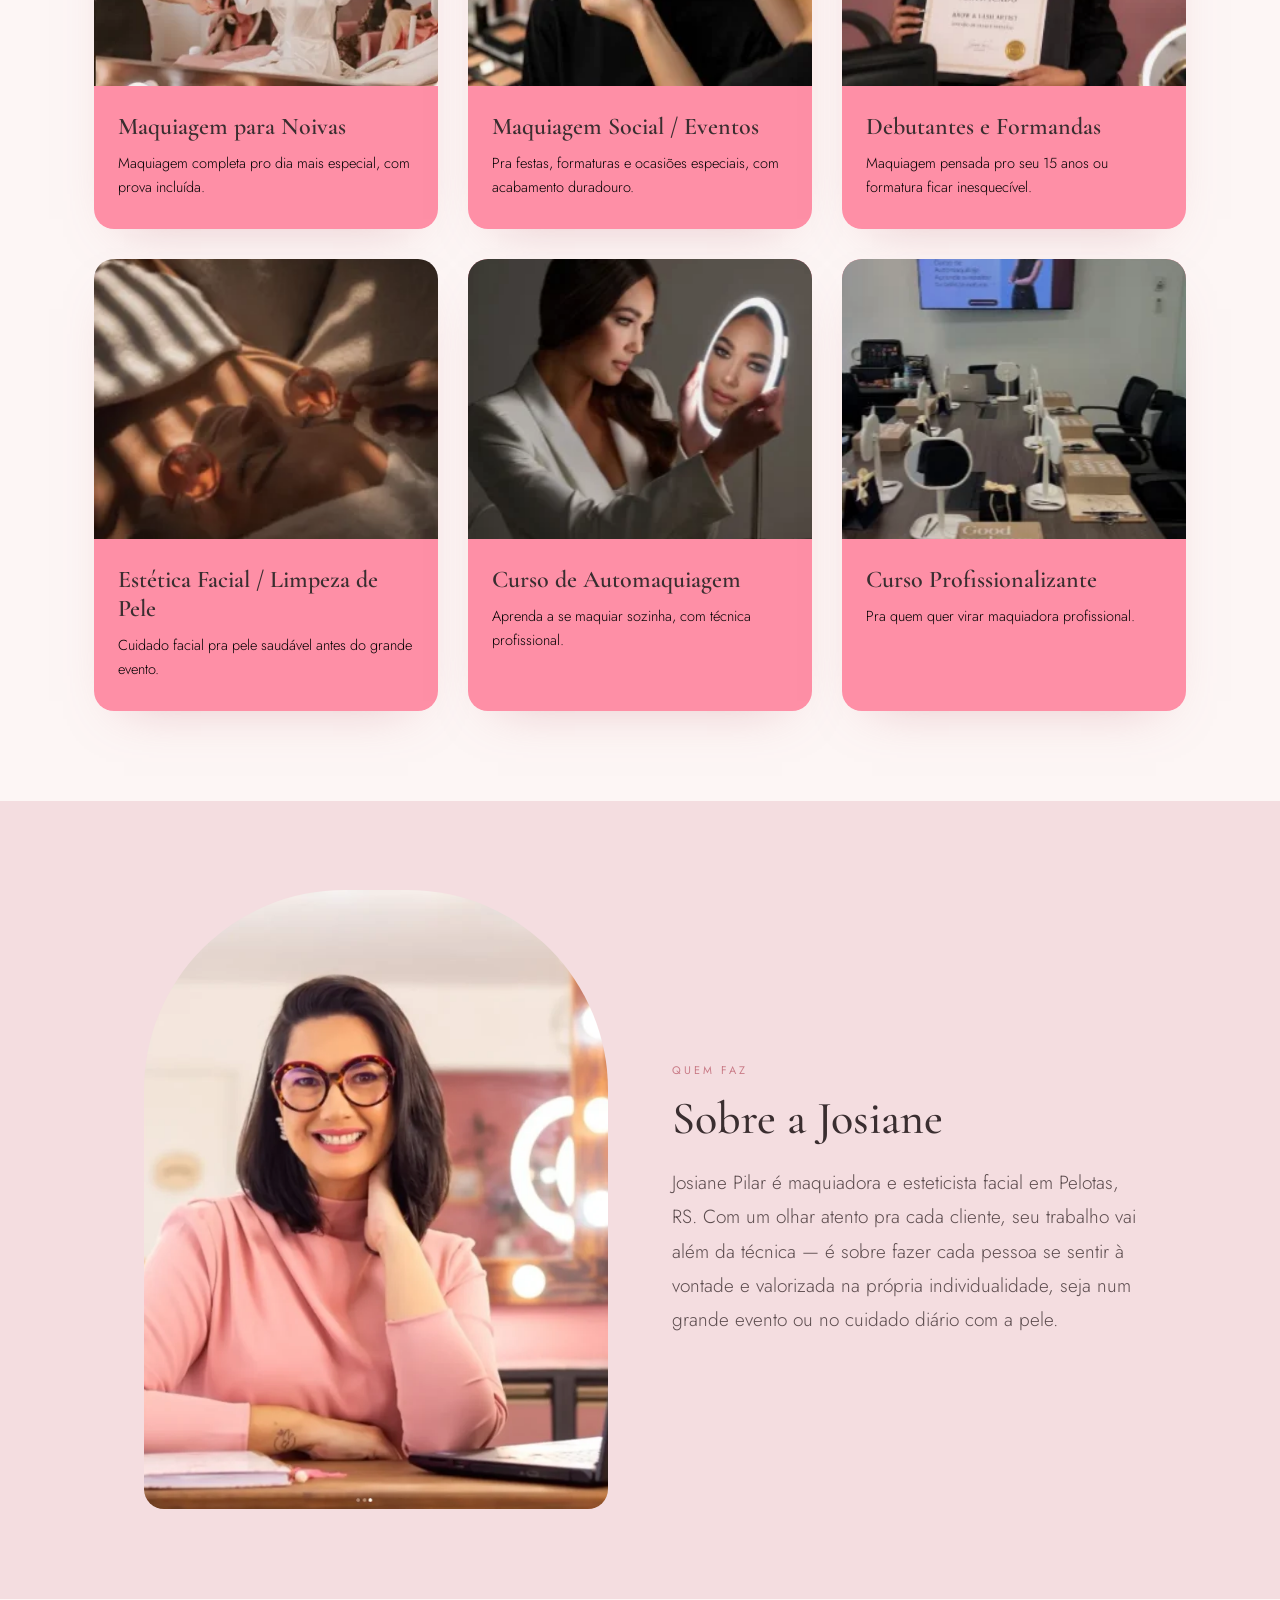
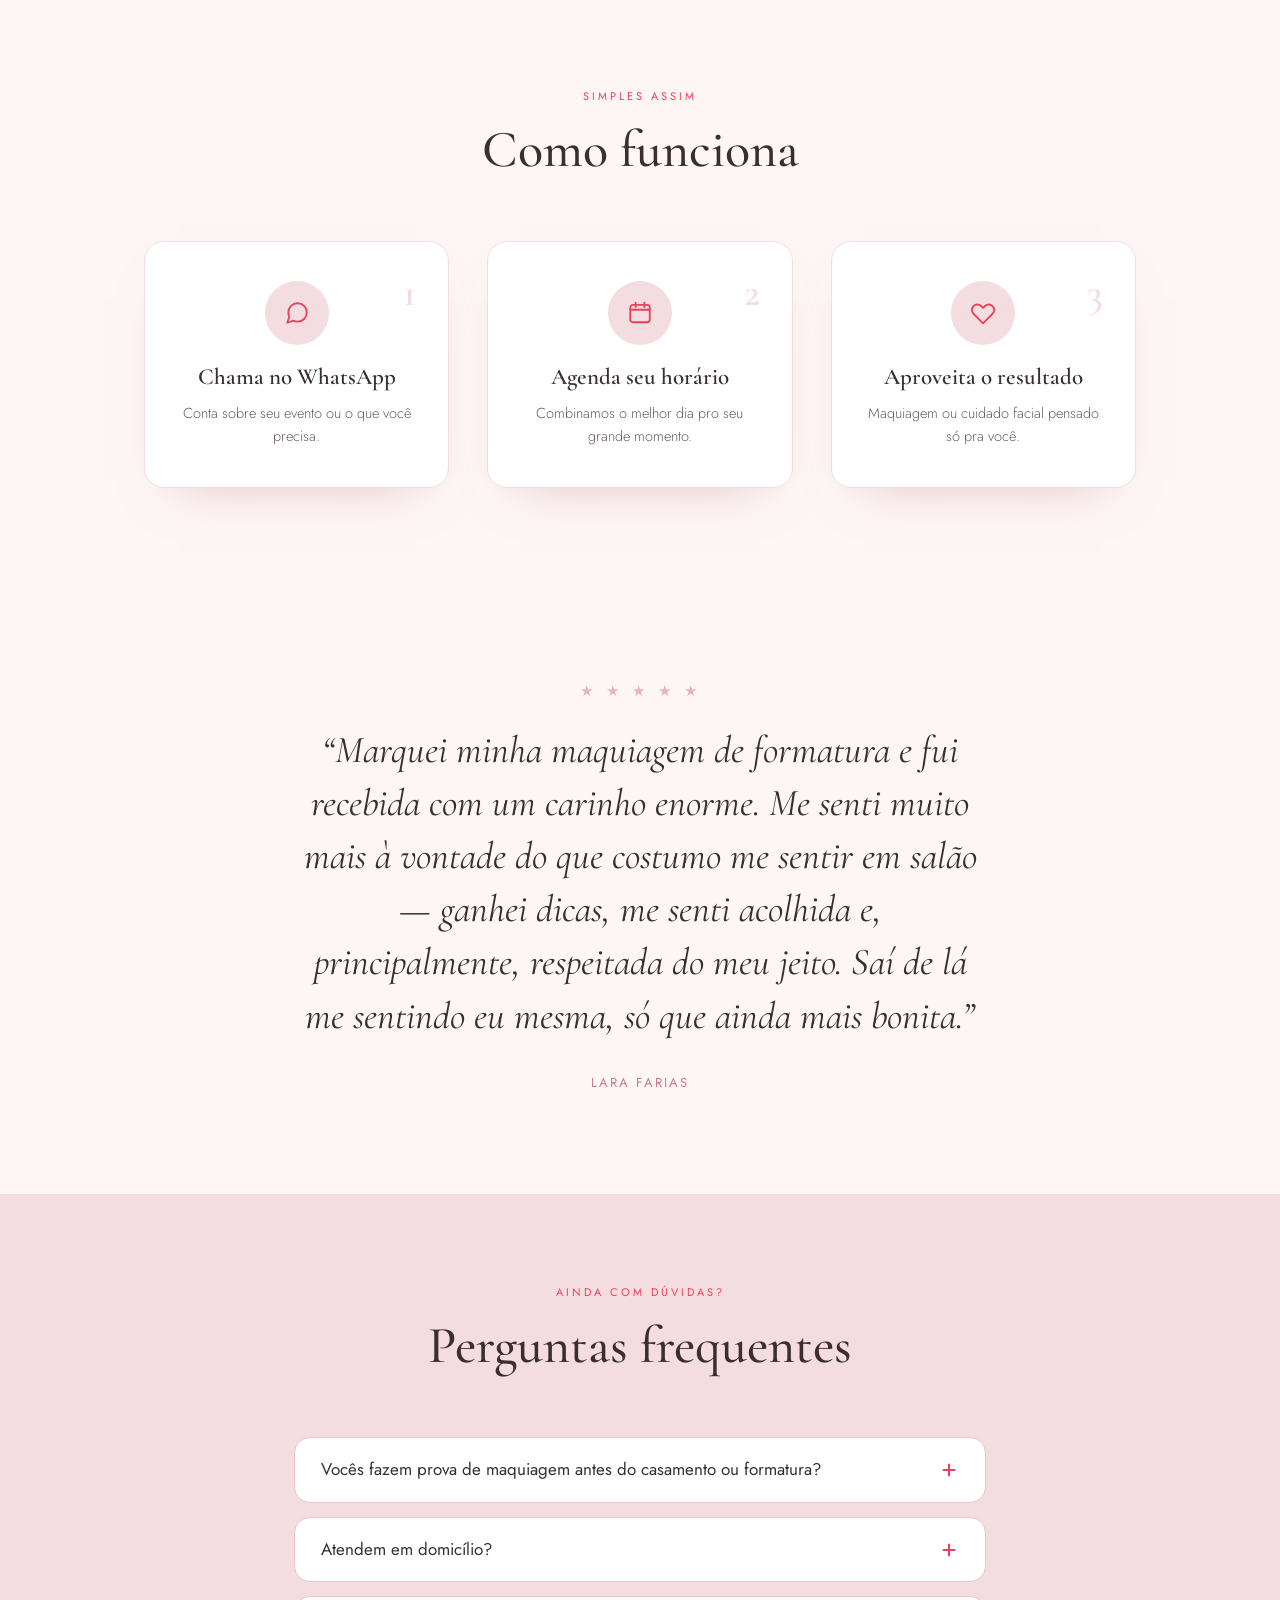
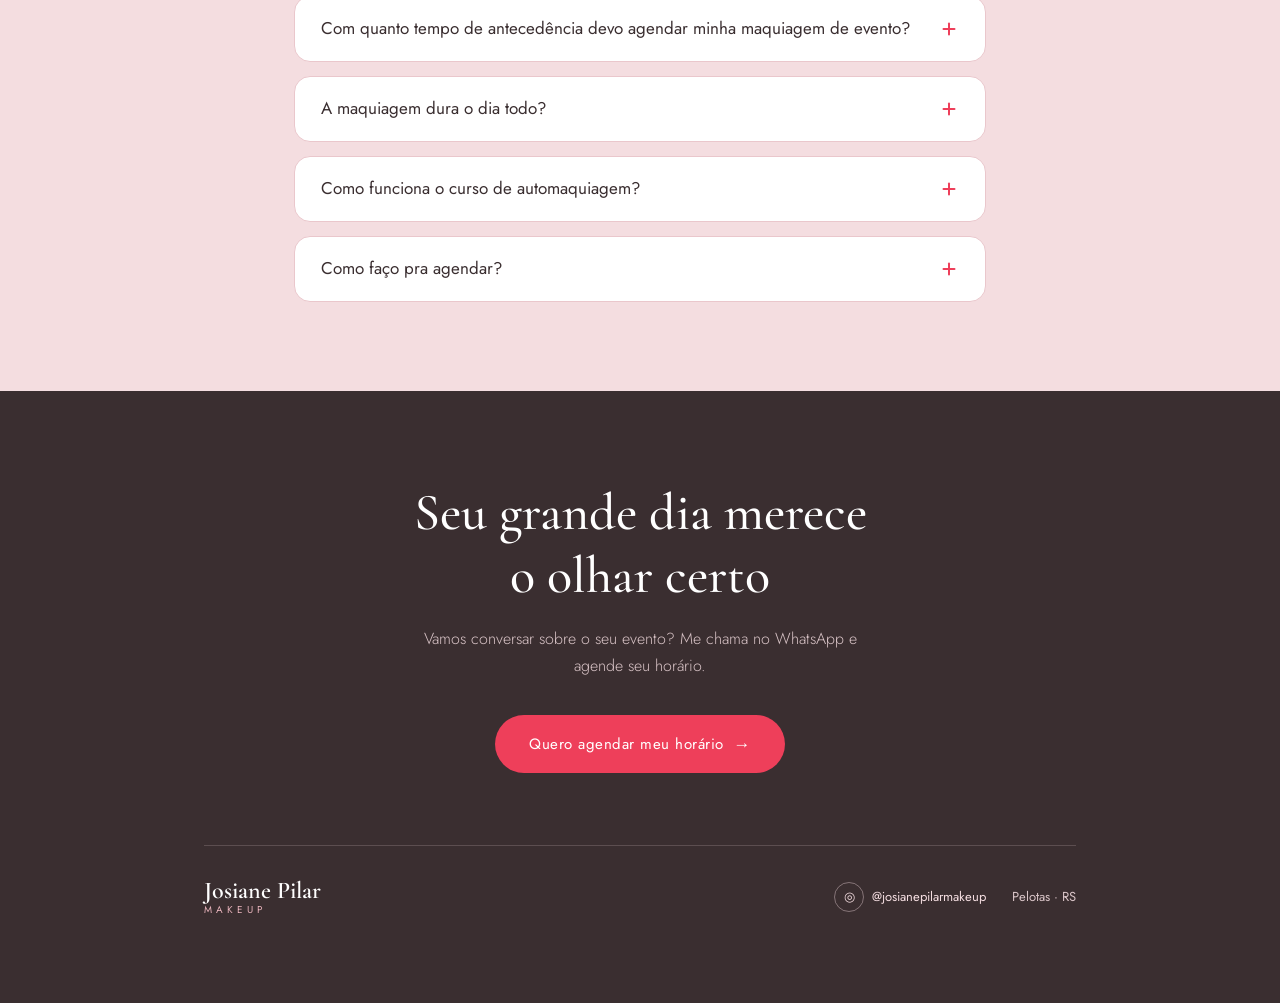
==== commit 2e4131ad: "Adiciona prova social, Como funciona, FAQ e Open Graph - Badge de nota do Google no hero (5,0 · 220 " ====
--- a/site/index.html
+++ b/site/index.html
@@ -5,6 +5,24 @@
 <meta name="viewport" content="width=device-width, initial-scale=1">
 <title>Josiane Pilar Makeup — Maquiadora e Esteticista Facial em Pelotas/RS</title>
 <meta name="description" content="Maquiadora e esteticista facial em Pelotas/RS, especialista em noivas, debutantes e formandas. Agende seu horário pelo WhatsApp.">
+<link rel="canonical" href="https://site-josiane.vercel.app/">
+
+<!-- Open Graph / preview ao compartilhar o link -->
+<meta property="og:type" content="website">
+<meta property="og:site_name" content="Josiane Pilar Makeup">
+<meta property="og:locale" content="pt_BR">
+<meta property="og:title" content="Josiane Pilar Makeup | Maquiadora & Esteticista Facial em Pelotas/RS">
+<meta property="og:description" content="Maquiagem para noivas, debutantes e formandas, com técnica profissional e atendimento acolhedor. +5.000 seguidoras confiam no trabalho.">
+<meta property="og:image" content="https://site-josiane.vercel.app/images/hero-josiane.webp">
+<meta property="og:image:width" content="868">
+<meta property="og:image:height" content="867">
+<meta property="og:image:alt" content="Josiane Pilar, maquiadora e esteticista facial em Pelotas/RS">
+<meta property="og:url" content="https://site-josiane.vercel.app/">
+<meta name="twitter:card" content="summary_large_image">
+<meta name="twitter:title" content="Josiane Pilar Makeup | Maquiadora & Esteticista Facial em Pelotas/RS">
+<meta name="twitter:description" content="Maquiagem para noivas, debutantes e formandas, com técnica profissional e atendimento acolhedor. +5.000 seguidoras confiam no trabalho.">
+<meta name="twitter:image" content="https://site-josiane.vercel.app/images/hero-josiane.webp">
+
 <link rel="preconnect" href="https://fonts.googleapis.com">
 <link rel="preconnect" href="https://fonts.gstatic.com" crossorigin>
 <link href="https://fonts.googleapis.com/css2?family=Cormorant+Garamond:ital,wght@0,400;0,500;0,600;1,400;1,500&family=Jost:wght@300;400;500&display=swap" rel="stylesheet">
@@ -26,6 +44,14 @@
       <h1 class="hero-title">Maquiagem que<br><em>realça</em> quem você é</h1>
       <p class="hero-sub">Maquiadora e esteticista facial em Pelotas/RS, especialista em noivas, debutantes e formandas. Seu grande dia merece o olhar certo.</p>
       <a class="btn-cta" href="https://wa.me/5553991453670?text=Ol%C3%A1%20Josiane%2C%20quero%20agendar%20um%20hor%C3%A1rio" target="_blank" rel="noopener">Quero agendar meu horário <span class="arrow">→</span></a>
+      <div class="google-badge" aria-label="Nota 5,0 de 5 no Google, 220 avaliações">
+        <span class="google-badge-stars" aria-hidden="true">
+          <svg viewBox="0 0 20 20" width="15" height="15"><path fill="currentColor" d="M10 1.5l2.47 5.01 5.53.8-4 3.9.94 5.51L10 14.02l-4.94 2.6.94-5.51-4-3.9 5.53-.8z"/></svg>
+        </span>
+        <span class="google-badge-rating">5,0</span>
+        <span class="google-badge-sep" aria-hidden="true">·</span>
+        <span class="google-badge-text">220 avaliações no Google</span>
+      </div>
     </div>
     <div class="hero-photo">
       <div class="hero-photo-arch" aria-hidden="true"></div>
@@ -133,10 +159,109 @@
     </div>
   </section>
 
+  <section class="steps-wrap reveal">
+    <div class="steps">
+      <div class="section-head">
+        <div class="eyebrow">Simples assim</div>
+        <h2 class="section-title">Como funciona</h2>
+      </div>
+      <div class="steps-grid">
+
+        <div class="step">
+          <div class="step-icon" aria-hidden="true">
+            <svg viewBox="0 0 24 24" width="26" height="26" fill="none" stroke="currentColor" stroke-width="1.7" stroke-linecap="round" stroke-linejoin="round"><path d="M21 11.5a8.38 8.38 0 0 1-8.5 8.5 8.5 8.5 0 0 1-3.8-.9L3 21l1.9-5.7A8.5 8.5 0 0 1 4 11.5 8.38 8.38 0 0 1 12.5 3 8.38 8.38 0 0 1 21 11.5z"/></svg>
+          </div>
+          <div class="step-num">1</div>
+          <h3 class="step-title">Chama no WhatsApp</h3>
+          <p class="step-text">Conta sobre seu evento ou o que você precisa.</p>
+        </div>
+
+        <div class="step">
+          <div class="step-icon" aria-hidden="true">
+            <svg viewBox="0 0 24 24" width="26" height="26" fill="none" stroke="currentColor" stroke-width="1.7" stroke-linecap="round" stroke-linejoin="round"><rect x="3" y="4.5" width="18" height="16" rx="2.5"/><path d="M3 9h18M8 2.5v4M16 2.5v4"/></svg>
+          </div>
+          <div class="step-num">2</div>
+          <h3 class="step-title">Agenda seu horário</h3>
+          <p class="step-text">Combinamos o melhor dia pro seu grande momento.</p>
+        </div>
+
+        <div class="step">
+          <div class="step-icon" aria-hidden="true">
+            <svg viewBox="0 0 24 24" width="26" height="26" fill="none" stroke="currentColor" stroke-width="1.7" stroke-linecap="round" stroke-linejoin="round"><path d="M20.8 5.6a5 5 0 0 0-7.1 0L12 7.3l-1.7-1.7a5 5 0 1 0-7.1 7.1l1.7 1.7L12 21.5l7.1-7.1 1.7-1.7a5 5 0 0 0 0-7.1z"/></svg>
+          </div>
+          <div class="step-num">3</div>
+          <h3 class="step-title">Aproveita o resultado</h3>
+          <p class="step-text">Maquiagem ou cuidado facial pensado só pra você.</p>
+        </div>
+
+      </div>
+    </div>
+  </section>
+
   <section class="testimonial reveal">
     <div class="stars" aria-hidden="true">★ ★ ★ ★ ★</div>
     <blockquote>&ldquo;Marquei minha maquiagem de formatura e fui recebida com um carinho enorme. Me senti muito mais à vontade do que costumo me sentir em salão — ganhei dicas, me senti acolhida e, principalmente, respeitada do meu jeito. Saí de lá me sentindo eu mesma, só que ainda mais bonita.&rdquo;</blockquote>
     <div class="testimonial-author">Lara Farias</div>
+  </section>
+
+  <section class="faq-wrap reveal">
+    <div class="faq">
+      <div class="section-head">
+        <div class="eyebrow">Ainda com dúvidas?</div>
+        <h2 class="section-title">Perguntas frequentes</h2>
+      </div>
+      <div class="faq-list">
+
+        <div class="faq-item">
+          <button type="button" class="faq-q" aria-expanded="false">
+            <span>Vocês fazem prova de maquiagem antes do casamento ou formatura?</span>
+            <span class="faq-icon" aria-hidden="true"></span>
+          </button>
+          <div class="faq-a"><div class="faq-a-inner"><p>Consulte a disponibilidade e as condições direto pelo WhatsApp — assim a gente vê certinho o que faz mais sentido pro seu evento.</p></div></div>
+        </div>
+
+        <div class="faq-item">
+          <button type="button" class="faq-q" aria-expanded="false">
+            <span>Atendem em domicílio?</span>
+            <span class="faq-icon" aria-hidden="true"></span>
+          </button>
+          <div class="faq-a"><div class="faq-a-inner"><p>Depende da data e da região. Me chama no WhatsApp que eu confirmo a disponibilidade pra você.</p></div></div>
+        </div>
+
+        <div class="faq-item">
+          <button type="button" class="faq-q" aria-expanded="false">
+            <span>Com quanto tempo de antecedência devo agendar minha maquiagem de evento?</span>
+            <span class="faq-icon" aria-hidden="true"></span>
+          </button>
+          <div class="faq-a"><div class="faq-a-inner"><p>O ideal é agendar com antecedência, principalmente em épocas de alta demanda (casamentos, formaturas e festas de 15 anos), pra garantir o melhor horário.</p></div></div>
+        </div>
+
+        <div class="faq-item">
+          <button type="button" class="faq-q" aria-expanded="false">
+            <span>A maquiagem dura o dia todo?</span>
+            <span class="faq-icon" aria-hidden="true"></span>
+          </button>
+          <div class="faq-a"><div class="faq-a-inner"><p>Sim! O acabamento é pensado pra durar o evento inteiro, com técnicas e produtos de longa duração.</p></div></div>
+        </div>
+
+        <div class="faq-item">
+          <button type="button" class="faq-q" aria-expanded="false">
+            <span>Como funciona o curso de automaquiagem?</span>
+            <span class="faq-icon" aria-hidden="true"></span>
+          </button>
+          <div class="faq-a"><div class="faq-a-inner"><p>Me chama no WhatsApp que eu te explico o formato, a duração e os valores atualizados do curso.</p></div></div>
+        </div>
+
+        <div class="faq-item">
+          <button type="button" class="faq-q" aria-expanded="false">
+            <span>Como faço pra agendar?</span>
+            <span class="faq-icon" aria-hidden="true"></span>
+          </button>
+          <div class="faq-a"><div class="faq-a-inner"><p>É só chamar no WhatsApp pelo botão do site e combinar o serviço, o dia e o horário. Simples assim.</p></div></div>
+        </div>
+
+      </div>
+    </div>
   </section>
 
   <footer class="site-footer reveal">
--- a/site/styles.css
+++ b/site/styles.css
@@ -205,6 +205,7 @@
   display: grid;
   grid-template-columns: repeat(auto-fit, minmax(260px, 1fr));
   gap: clamp(20px, 2.4vw, 32px);
+  align-items: stretch;            /* todos os cards da fileira com a mesma altura */
 }
 .card {
   background: #FFF;
@@ -213,11 +214,13 @@
   box-shadow: 0 20px 50px -30px rgba(201, 123, 135, 0.5);
   display: flex;
   flex-direction: column;
+  height: 100%;                    /* preenche toda a altura da fileira do grid */
 }
 .card--pink { background-color: #FE8FA6; }
-.card-photo { aspect-ratio: 4/3; }
+.card-photo { height: 280px; flex: 0 0 auto; }   /* altura fixa e igual em todos */
 .card-photo img { width: 100%; height: 100%; object-fit: cover; }
 .card-body {
+  flex: 1;                         /* painel rosa ocupa a sobra, sem espaço em branco */
   padding: 26px 24px 30px;
   background-color: #FE8FA6;
 }
@@ -416,9 +419,161 @@
 }
 .card.is-tilting { transition: box-shadow 0.4s ease-out; } /* durante o movimento, sem lag no tilt */
 
+/* ===== BADGE DE NOTA DO GOOGLE ===== */
+.google-badge {
+  display: inline-flex;
+  align-items: center;
+  gap: 8px;
+  margin-top: 22px;
+  padding: 9px 16px;
+  background: #FFF;
+  border: 1px solid #E8B4BC;
+  border-radius: 100px;
+  box-shadow: 0 8px 24px -16px rgba(201, 123, 135, 0.7);
+  font-size: 13.5px;
+  color: #6B5B5D;
+  line-height: 1;
+}
+.google-badge-stars { display: inline-flex; color: #F5A623; }
+.google-badge-rating { font-weight: 500; color: #3A2E30; }
+.google-badge-sep { color: #E8B4BC; }
+.google-badge-text { letter-spacing: 0.2px; }
+
+/* ===== COMO FUNCIONA (3 passos) ===== */
+.steps-wrap { background: #FDF6F5; }
+.steps {
+  max-width: 1120px;
+  margin: 0 auto;
+  padding: clamp(56px, 7vw, 96px) clamp(20px, 5vw, 64px);
+}
+.steps-grid {
+  display: grid;
+  grid-template-columns: repeat(auto-fit, minmax(240px, 1fr));
+  gap: clamp(24px, 3vw, 40px);
+}
+.step {
+  position: relative;
+  background: #FFF;
+  border: 1px solid #F4DDE0;
+  border-radius: 20px;
+  padding: clamp(28px, 3vw, 40px) clamp(24px, 2.6vw, 32px);
+  text-align: center;
+  box-shadow: 0 24px 50px -34px rgba(201, 123, 135, 0.55);
+}
+.step-icon {
+  display: inline-flex;
+  align-items: center;
+  justify-content: center;
+  width: 64px;
+  height: 64px;
+  border-radius: 50%;
+  background: #F4DDE0;
+  color: #EE3F5A;
+  margin-bottom: 18px;
+}
+.step-num {
+  position: absolute;
+  top: clamp(22px, 2.6vw, 30px);
+  right: clamp(24px, 2.6vw, 32px);
+  font-family: 'Cormorant Garamond', serif;
+  font-size: 40px;
+  font-weight: 600;
+  line-height: 1;
+  color: #F4DDE0;
+}
+.step-title {
+  font-family: 'Cormorant Garamond', serif;
+  font-weight: 600;
+  font-size: 23px;
+  margin: 0 0 10px;
+  color: #3A2E30;
+}
+.step-text {
+  font-size: 14.5px;
+  line-height: 1.65;
+  color: #6B5B5D;
+  margin: 0;
+  font-weight: 300;
+}
+
+/* ===== FAQ (acordeão) ===== */
+.faq-wrap { background: #F4DDE0; }
+.faq {
+  max-width: 820px;
+  margin: 0 auto;
+  padding: clamp(56px, 7vw, 96px) clamp(20px, 5vw, 64px);
+}
+.faq-list {
+  display: flex;
+  flex-direction: column;
+  gap: 14px;
+}
+.faq-item {
+  background: #FFF;
+  border: 1px solid #EAC7CC;
+  border-radius: 16px;
+  overflow: hidden;
+}
+.faq-q {
+  width: 100%;
+  display: flex;
+  align-items: center;
+  justify-content: space-between;
+  gap: 16px;
+  padding: 20px clamp(18px, 3vw, 26px);
+  background: transparent;
+  border: 0;
+  cursor: pointer;
+  text-align: left;
+  font-family: 'Jost', sans-serif;
+  font-size: clamp(15px, 1.5vw, 17px);
+  font-weight: 400;
+  color: #3A2E30;
+  line-height: 1.4;
+}
+.faq-q:hover { color: #B0636F; }
+.faq-icon {
+  position: relative;
+  flex: 0 0 auto;
+  width: 20px;
+  height: 20px;
+}
+.faq-icon::before,
+.faq-icon::after {
+  content: '';
+  position: absolute;
+  top: 50%;
+  left: 50%;
+  width: 13px;
+  height: 2px;
+  background: #EE3F5A;
+  border-radius: 2px;
+  transform: translate(-50%, -50%);
+  transition: transform 0.3s ease;
+}
+.faq-icon::after { transform: translate(-50%, -50%) rotate(90deg); }
+.faq-q[aria-expanded="true"] .faq-icon::after { transform: translate(-50%, -50%) rotate(0deg); }
+.faq-a {
+  max-height: 0;
+  overflow: hidden;
+  transition: max-height 0.35s ease;
+}
+.faq-a-inner {
+  padding: 0 clamp(18px, 3vw, 26px) 22px;
+}
+.faq-a-inner p {
+  margin: 0;
+  font-size: 14.5px;
+  line-height: 1.7;
+  color: #6B5B5D;
+  font-weight: 300;
+}
+
 /* Acessibilidade: respeita quem pediu menos movimento */
 @media (prefers-reduced-motion: reduce) {
   .js .reveal { opacity: 1; transform: none; transition: none; }
   .badges-track.is-animating { animation: none; }
   .card { transition: none; }
-}
+  .faq-a { transition: none; }
+  .faq-icon::before, .faq-icon::after { transition: none; }
+}
